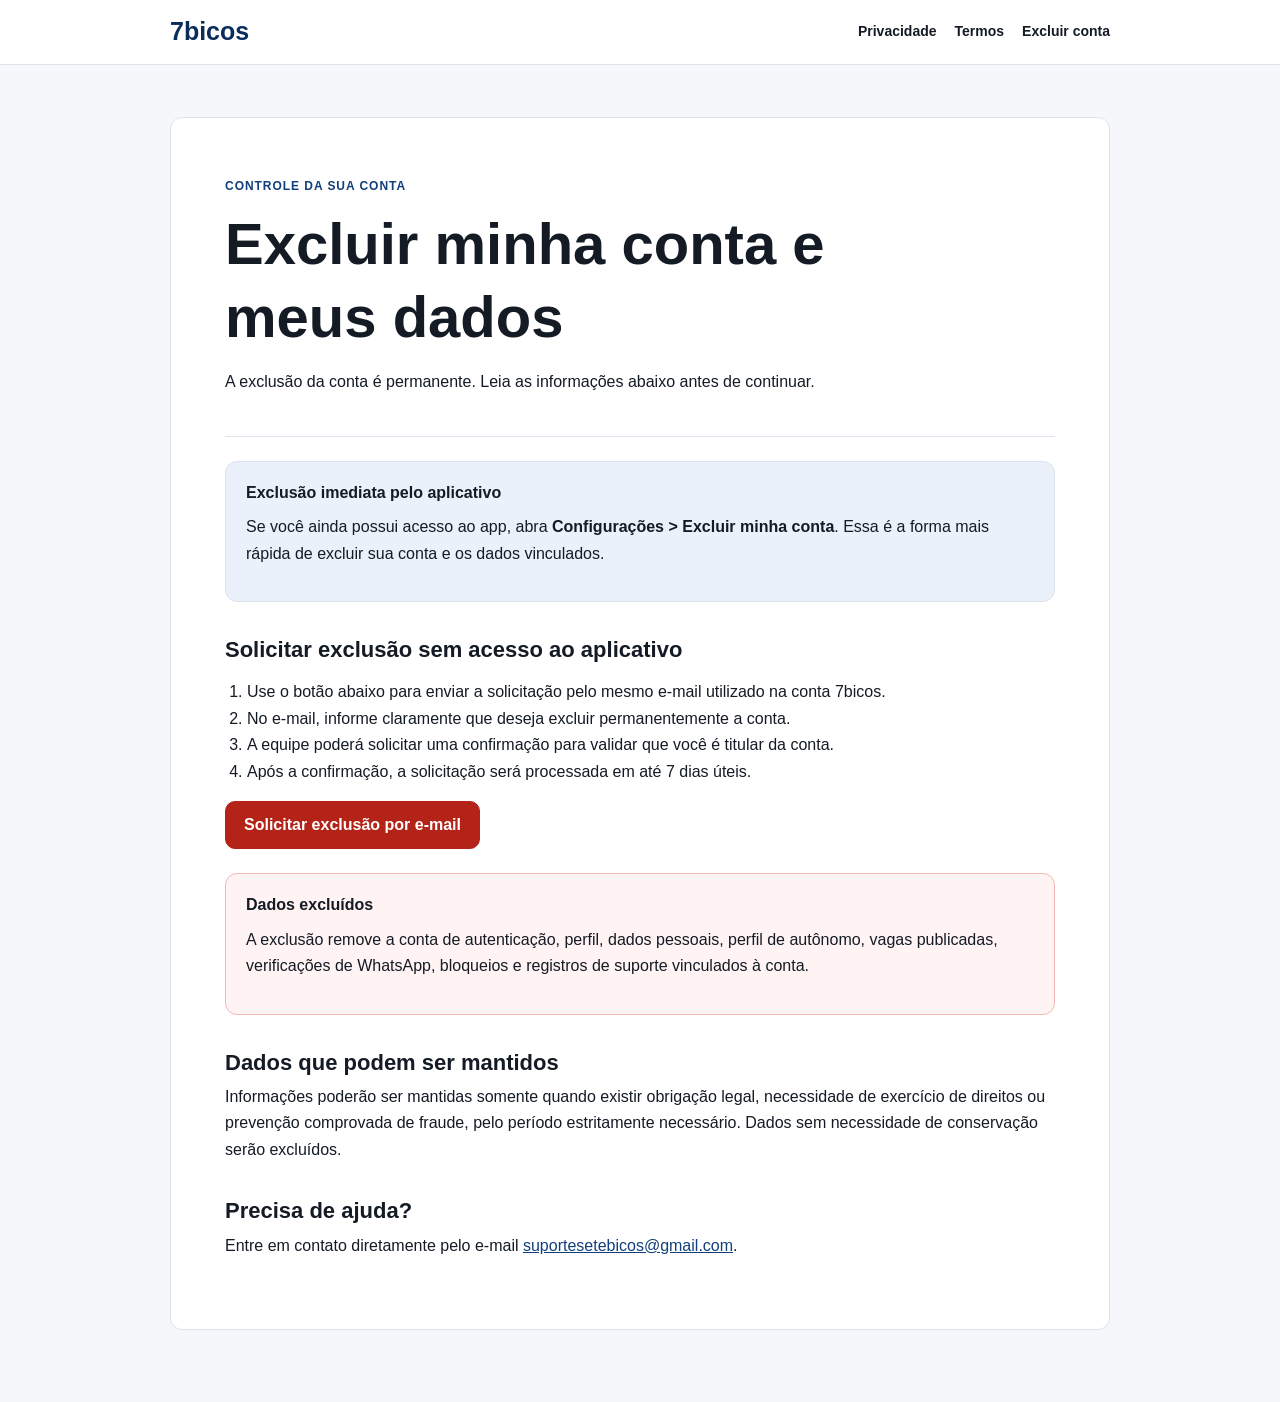
==== excluir-conta/index.html @ 2a5bc89f "Create public legal pages" ====
<!doctype html>
<html lang="pt-BR">
<head>
  <meta charset="utf-8">
  <meta name="viewport" content="width=device-width, initial-scale=1">
  <meta name="description" content="Solicite a exclusão da sua conta e dos dados relacionados na plataforma 7bicos.">
  <title>Excluir minha conta | 7bicos</title>
  <link rel="stylesheet" href="../styles.css">
</head>
<body>
  <header class="site-header">
    <nav class="nav" aria-label="Navegação principal">
      <a class="brand" href="../">7bicos</a>
      <div class="nav-links">
        <a href="../privacidade/">Privacidade</a>
        <a href="../termos/">Termos</a>
        <a href="../excluir-conta/">Excluir conta</a>
      </div>
    </nav>
  </header>

  <main class="page">
    <article class="document">
      <header class="document-header">
        <span class="eyebrow">Controle da sua conta</span>
        <h1>Excluir minha conta e meus dados</h1>
        <p>A exclusão da conta é permanente. Leia as informações abaixo antes de continuar.</p>
      </header>

      <div class="notice">
        <strong>Exclusão imediata pelo aplicativo</strong>
        <p>Se você ainda possui acesso ao app, abra <strong>Configurações &gt; Excluir minha conta</strong>. Essa é a forma mais rápida de excluir sua conta e os dados vinculados.</p>
      </div>

      <h2>Solicitar exclusão sem acesso ao aplicativo</h2>
      <ol>
        <li>Use o botão abaixo para enviar a solicitação pelo mesmo e-mail utilizado na conta 7bicos.</li>
        <li>No e-mail, informe claramente que deseja excluir permanentemente a conta.</li>
        <li>A equipe poderá solicitar uma confirmação para validar que você é titular da conta.</li>
        <li>Após a confirmação, a solicitação será processada em até 7 dias úteis.</li>
      </ol>

      <p>
        <a class="button danger" href="mailto:suportesetebicos@gmail.com?subject=Solicita%C3%A7%C3%A3o%20de%20exclus%C3%A3o%20de%20conta%20-%207bicos&amp;body=Ol%C3%A1%2C%20equipe%207bicos.%0A%0ASolicito%20a%20exclus%C3%A3o%20permanente%20da%20minha%20conta%20e%20dos%20dados%20vinculados.%0A%0AE-mail%20cadastrado%3A%20%0A%0AEntendo%20que%20a%20exclus%C3%A3o%20%C3%A9%20permanente.">
          Solicitar exclusão por e-mail
        </a>
      </p>

      <div class="notice danger">
        <strong>Dados excluídos</strong>
        <p>A exclusão remove a conta de autenticação, perfil, dados pessoais, perfil de autônomo, vagas publicadas, verificações de WhatsApp, bloqueios e registros de suporte vinculados à conta.</p>
      </div>

      <h2>Dados que podem ser mantidos</h2>
      <p>Informações poderão ser mantidas somente quando existir obrigação legal, necessidade de exercício de direitos ou prevenção comprovada de fraude, pelo período estritamente necessário. Dados sem necessidade de conservação serão excluídos.</p>

      <h2>Precisa de ajuda?</h2>
      <p>Entre em contato diretamente pelo e-mail <a href="mailto:suportesetebicos@gmail.com">suportesetebicos@gmail.com</a>.</p>
    </article>
  </main>
</body>
</html>
---- styles.css ----
:root {
  color-scheme: light;
  --blue: #123f7b;
  --blue-strong: #0a2d5c;
  --blue-soft: #eaf1fb;
  --ink: #141b25;
  --muted: #5c6675;
  --line: #dce3ec;
  --surface: #ffffff;
  --background: #f5f7fa;
  --danger: #b42318;
}

* {
  box-sizing: border-box;
}

html {
  scroll-behavior: smooth;
}

body {
  margin: 0;
  background: var(--background);
  color: var(--ink);
  font-family: Inter, "Segoe UI", Roboto, Arial, sans-serif;
  line-height: 1.65;
}

a {
  color: var(--blue);
}

.site-header {
  position: sticky;
  top: 0;
  z-index: 10;
  border-bottom: 1px solid var(--line);
  background: rgba(255, 255, 255, 0.96);
}

.nav,
.page,
.footer-inner {
  width: min(940px, calc(100% - 32px));
  margin: 0 auto;
}

.nav {
  min-height: 64px;
  display: flex;
  align-items: center;
  justify-content: space-between;
  gap: 20px;
}

.brand {
  color: var(--blue-strong);
  font-size: 25px;
  font-weight: 800;
  text-decoration: none;
}

.nav-links {
  display: flex;
  flex-wrap: wrap;
  gap: 18px;
}

.nav-links a {
  color: var(--ink);
  font-size: 14px;
  font-weight: 600;
  text-decoration: none;
}

.page {
  padding: 52px 0 72px;
}

.hero {
  padding: 40px 0 24px;
}

.eyebrow {
  color: var(--blue);
  font-size: 12px;
  font-weight: 800;
  letter-spacing: 0.08em;
  text-transform: uppercase;
}

h1,
h2,
h3 {
  line-height: 1.25;
}

h1 {
  max-width: 760px;
  margin: 10px 0 16px;
  font-size: clamp(34px, 7vw, 58px);
}

h2 {
  margin: 34px 0 8px;
  font-size: 22px;
}

p {
  margin: 8px 0 16px;
}

.lead {
  max-width: 720px;
  color: var(--muted);
  font-size: 18px;
}

.actions {
  display: flex;
  flex-wrap: wrap;
  gap: 12px;
  margin-top: 28px;
}

.button {
  min-height: 46px;
  display: inline-flex;
  align-items: center;
  justify-content: center;
  border: 1px solid var(--blue);
  border-radius: 10px;
  padding: 10px 18px;
  background: var(--blue);
  color: #ffffff;
  font-weight: 700;
  text-decoration: none;
}

.button.secondary {
  background: var(--surface);
  color: var(--blue);
}

.button.danger {
  border-color: var(--danger);
  background: var(--danger);
}

.grid {
  display: grid;
  grid-template-columns: repeat(3, 1fr);
  gap: 16px;
  margin-top: 34px;
}

.card,
.document,
.notice {
  border: 1px solid var(--line);
  border-radius: 12px;
  background: var(--surface);
}

.card {
  min-height: 175px;
  padding: 22px;
  color: inherit;
  text-decoration: none;
}

.card:hover {
  border-color: #9cb5d4;
}

.card h2 {
  margin-top: 0;
}

.card p {
  color: var(--muted);
}

.document {
  padding: clamp(22px, 5vw, 54px);
}

.document-header {
  padding-bottom: 24px;
  border-bottom: 1px solid var(--line);
}

.meta {
  color: var(--muted);
  font-size: 14px;
}

.notice {
  margin: 24px 0;
  padding: 18px 20px;
  background: var(--blue-soft);
}

.notice.danger {
  border-color: #f2b8b5;
  background: #fff4f3;
}

ul,
ol {
  padding-left: 22px;
}

.footer {
  border-top: 1px solid var(--line);
  background: var(--surface);
}

.footer-inner {
  padding: 28px 0 36px;
  color: var(--muted);
  font-size: 14px;
}

@media (max-width: 720px) {
  .nav {
    align-items: flex-start;
    flex-direction: column;
    padding: 14px 0;
  }

  .nav-links {
    gap: 12px;
  }

  .page {
    padding-top: 28px;
  }

  .grid {
    grid-template-columns: 1fr;
  }
}
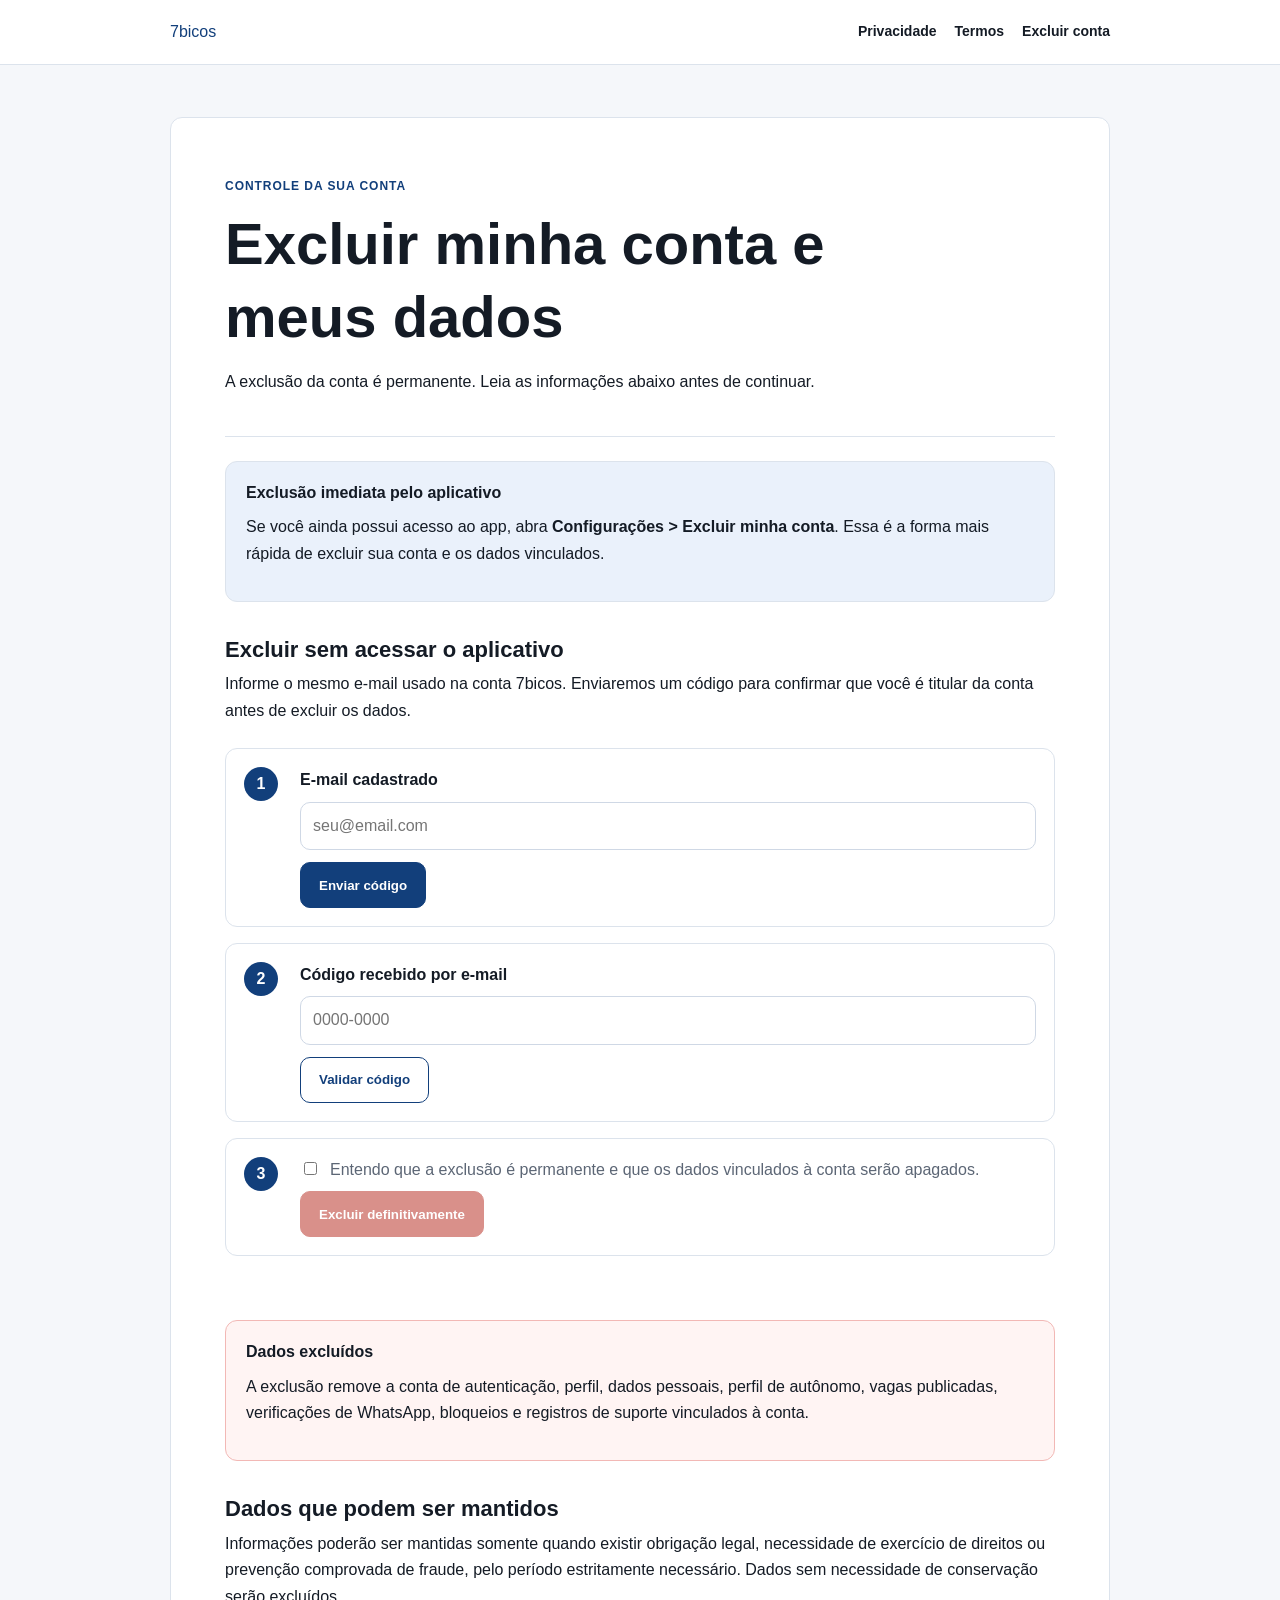
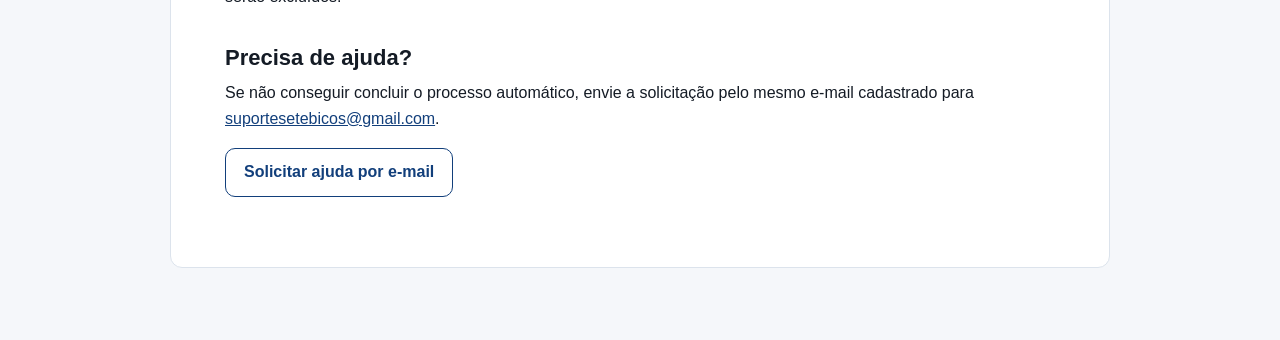
==== commit 1f91311b: "Automate account deletion page" ====
--- a/excluir-conta/index.html
+++ b/excluir-conta/index.html
@@ -32,19 +32,41 @@
         <p>Se você ainda possui acesso ao app, abra <strong>Configurações &gt; Excluir minha conta</strong>. Essa é a forma mais rápida de excluir sua conta e os dados vinculados.</p>
       </div>
 
-      <h2>Solicitar exclusão sem acesso ao aplicativo</h2>
-      <ol>
-        <li>Use o botão abaixo para enviar a solicitação pelo mesmo e-mail utilizado na conta 7bicos.</li>
-        <li>No e-mail, informe claramente que deseja excluir permanentemente a conta.</li>
-        <li>A equipe poderá solicitar uma confirmação para validar que você é titular da conta.</li>
-        <li>Após a confirmação, a solicitação será processada em até 7 dias úteis.</li>
-      </ol>
+      <h2>Excluir sem acessar o aplicativo</h2>
+      <p>Informe o mesmo e-mail usado na conta 7bicos. Enviaremos um código para confirmar que você é titular da conta antes de excluir os dados.</p>
 
-      <p>
-        <a class="button danger" href="mailto:suportesetebicos@gmail.com?subject=Solicita%C3%A7%C3%A3o%20de%20exclus%C3%A3o%20de%20conta%20-%207bicos&amp;body=Ol%C3%A1%2C%20equipe%207bicos.%0A%0ASolicito%20a%20exclus%C3%A3o%20permanente%20da%20minha%20conta%20e%20dos%20dados%20vinculados.%0A%0AE-mail%20cadastrado%3A%20%0A%0AEntendo%20que%20a%20exclus%C3%A3o%20%C3%A9%20permanente.">
-          Solicitar exclusão por e-mail
-        </a>
-      </p>
+      <section class="delete-flow" aria-label="Fluxo de exclusão automática">
+        <div class="delete-step">
+          <span>1</span>
+          <div>
+            <label for="account-email">E-mail cadastrado</label>
+            <input id="account-email" type="email" autocomplete="email" placeholder="seu@email.com">
+            <button class="button" id="send-code" type="button">Enviar código</button>
+          </div>
+        </div>
+
+        <div class="delete-step">
+          <span>2</span>
+          <div>
+            <label for="account-code">Código recebido por e-mail</label>
+            <input id="account-code" type="text" inputmode="numeric" autocomplete="one-time-code" maxlength="9" placeholder="0000-0000">
+            <button class="button secondary" id="verify-code" type="button">Validar código</button>
+          </div>
+        </div>
+
+        <div class="delete-step">
+          <span>3</span>
+          <div>
+            <label class="checkbox-row">
+              <input id="confirm-delete" type="checkbox">
+              <span>Entendo que a exclusão é permanente e que os dados vinculados à conta serão apagados.</span>
+            </label>
+            <button class="button danger" id="delete-account" type="button" disabled>Excluir definitivamente</button>
+          </div>
+        </div>
+
+        <p class="form-status" id="form-status" role="status" aria-live="polite"></p>
+      </section>
 
       <div class="notice danger">
         <strong>Dados excluídos</strong>
@@ -55,8 +77,14 @@
       <p>Informações poderão ser mantidas somente quando existir obrigação legal, necessidade de exercício de direitos ou prevenção comprovada de fraude, pelo período estritamente necessário. Dados sem necessidade de conservação serão excluídos.</p>
 
       <h2>Precisa de ajuda?</h2>
-      <p>Entre em contato diretamente pelo e-mail <a href="mailto:suportesetebicos@gmail.com">suportesetebicos@gmail.com</a>.</p>
+      <p>Se não conseguir concluir o processo automático, envie a solicitação pelo mesmo e-mail cadastrado para <a href="mailto:suportesetebicos@gmail.com">suportesetebicos@gmail.com</a>.</p>
+      <p>
+        <a class="button secondary" href="mailto:suportesetebicos@gmail.com?subject=Solicita%C3%A7%C3%A3o%20de%20exclus%C3%A3o%20de%20conta%20-%207bicos&amp;body=Ol%C3%A1%2C%20equipe%207bicos.%0A%0ASolicito%20a%20exclus%C3%A3o%20permanente%20da%20minha%20conta%20e%20dos%20dados%20vinculados.%0A%0AE-mail%20cadastrado%3A%20%0A%0AEntendo%20que%20a%20exclus%C3%A3o%20%C3%A9%20permanente.">
+          Solicitar ajuda por e-mail
+        </a>
+      </p>
     </article>
   </main>
+  <script src="../delete-account.js"></script>
 </body>
 </html>
--- a/styles.css
+++ b/styles.css
@@ -55,10 +55,16 @@
 }
 
 .brand {
-  color: var(--blue-strong);
-  font-size: 25px;
-  font-weight: 800;
+  display: flex;
+  align-items: center;
   text-decoration: none;
+}
+
+.brand img {
+  display: block;
+  width: 92px;
+  height: 34px;
+  object-fit: contain;
 }
 
 .nav-links {
@@ -207,6 +213,83 @@
   background: #fff4f3;
 }
 
+.delete-flow {
+  display: grid;
+  gap: 16px;
+  margin: 24px 0;
+}
+
+.delete-step {
+  display: grid;
+  grid-template-columns: 42px 1fr;
+  gap: 14px;
+  border: 1px solid var(--line);
+  border-radius: 12px;
+  background: #fff;
+  padding: 18px;
+}
+
+.delete-step > span {
+  display: grid;
+  width: 34px;
+  height: 34px;
+  place-items: center;
+  border-radius: 50%;
+  background: var(--blue);
+  color: #fff;
+  font-weight: 800;
+}
+
+.delete-step label {
+  display: block;
+  margin-bottom: 8px;
+  font-weight: 750;
+}
+
+.delete-step input[type="email"],
+.delete-step input[type="text"] {
+  width: 100%;
+  min-height: 46px;
+  margin-bottom: 12px;
+  border: 1px solid #cfd8e5;
+  border-radius: 10px;
+  padding: 10px 12px;
+  font: inherit;
+}
+
+.checkbox-row {
+  display: grid !important;
+  grid-template-columns: 20px 1fr;
+  gap: 10px;
+  align-items: start;
+  color: var(--muted);
+  font-weight: 500 !important;
+}
+
+.checkbox-row input {
+  margin-top: 5px;
+}
+
+.button:disabled {
+  cursor: not-allowed;
+  opacity: 0.5;
+}
+
+.form-status {
+  min-height: 24px;
+  margin: 0;
+  color: var(--muted);
+  font-weight: 650;
+}
+
+.form-status.success {
+  color: #137333;
+}
+
+.form-status.error {
+  color: var(--danger);
+}
+
 ul,
 ol {
   padding-left: 22px;
@@ -223,15 +306,417 @@
   font-size: 14px;
 }
 
+.nav-cta {
+  min-height: 40px;
+  padding: 7px 14px;
+  font-size: 13px;
+}
+
+.section-shell {
+  width: min(1120px, calc(100% - 40px));
+  margin: 0 auto;
+}
+
+.institutional-hero {
+  overflow: hidden;
+  background: linear-gradient(145deg, #eef4fc 0%, #ffffff 62%);
+  padding: 82px 0 64px;
+}
+
+.hero-grid,
+.split-grid,
+.contact-grid,
+.footer-grid {
+  display: grid;
+  grid-template-columns: 1.05fr 0.95fr;
+  align-items: center;
+  gap: 72px;
+}
+
+.institutional-hero h1 {
+  font-size: clamp(39px, 5vw, 64px);
+}
+
+.hero-note {
+  max-width: 600px;
+  margin-top: 18px;
+  color: var(--muted);
+  font-size: 13px;
+}
+
+.phone-stage {
+  display: flex;
+  min-height: 570px;
+  align-items: center;
+  justify-content: center;
+}
+
+.phone {
+  width: 300px;
+  min-height: 570px;
+  border: 9px solid #10141b;
+  border-radius: 34px;
+  background: #f4f6f9;
+  box-shadow: 24px 30px 0 #dce8f6;
+  padding: 24px 13px 15px;
+  transform: rotate(3deg);
+}
+
+.phone-top {
+  width: 82px;
+  height: 7px;
+  margin: -12px auto 18px;
+  border-radius: 20px;
+  background: #171b22;
+}
+
+.app-bar,
+.location-line,
+.app-tabs {
+  display: flex;
+  align-items: center;
+}
+
+.app-bar {
+  justify-content: space-between;
+  color: var(--blue-strong);
+  font-size: 19px;
+}
+
+.app-bar span {
+  border: 1px solid #d4dce7;
+  border-radius: 50%;
+  background: #fff;
+  padding: 1px 9px 5px;
+  font-size: 24px;
+}
+
+.location-line {
+  margin: 13px 0;
+  color: #586779;
+  font-size: 11px;
+}
+
+.app-job {
+  display: grid;
+  grid-template-columns: 78px 1fr;
+  gap: 10px;
+  margin-bottom: 10px;
+  border: 1px solid #e0e5ec;
+  background: #fff;
+  padding: 8px;
+}
+
+.job-photo {
+  display: grid;
+  min-height: 116px;
+  place-items: center;
+  background: #123f7b;
+  color: #fff;
+  font-size: 44px;
+  font-weight: 900;
+}
+
+.job-photo.alternate {
+  background: #151c25;
+}
+
+.app-job div:last-child {
+  display: flex;
+  flex-direction: column;
+  gap: 4px;
+}
+
+.app-job strong {
+  line-height: 1.25;
+  font-size: 12px;
+}
+
+.app-job span {
+  color: var(--blue);
+  font-size: 13px;
+  font-weight: 800;
+}
+
+.app-job small {
+  color: #687585;
+  font-size: 9px;
+}
+
+.app-job button {
+  margin-top: auto;
+  border: 0;
+  border-radius: 5px;
+  background: #1fa855;
+  color: #fff;
+  padding: 6px;
+  font-size: 10px;
+  font-weight: 800;
+}
+
+.app-tabs {
+  justify-content: space-around;
+  margin-top: 18px;
+  border-top: 1px solid #dce3eb;
+  padding-top: 12px;
+  color: #697586;
+  font-size: 9px;
+}
+
+.app-tabs b {
+  color: var(--blue);
+}
+
+.section {
+  padding: 88px 0;
+  scroll-margin-top: 70px;
+}
+
+.section-title {
+  max-width: 700px;
+  margin: 9px 0 18px;
+  font-size: clamp(28px, 4vw, 43px);
+}
+
+.steps,
+.trust-grid {
+  display: grid;
+  grid-template-columns: repeat(4, 1fr);
+  gap: 18px;
+  margin-top: 38px;
+}
+
+.steps article,
+.trust-grid article {
+  border-top: 3px solid var(--blue);
+  padding: 22px 4px 4px;
+}
+
+.steps b {
+  color: var(--blue);
+  font-size: 30px;
+}
+
+.steps h3 {
+  margin: 12px 0 8px;
+}
+
+.steps p,
+.trust-grid p {
+  color: var(--muted);
+  font-size: 14px;
+}
+
+.split-section,
+.trust-section {
+  background: #fff;
+}
+
+.reverse > :first-child {
+  order: 2;
+}
+
+.reverse > :last-child {
+  order: 1;
+}
+
+.lead.compact {
+  font-size: 16px;
+}
+
+.section-visual {
+  min-height: 440px;
+  display: flex;
+  flex-direction: column;
+  justify-content: center;
+  padding: 48px;
+}
+
+.section-visual span {
+  margin-bottom: 10px;
+  font-size: 11px;
+  font-weight: 900;
+  letter-spacing: 0.1em;
+}
+
+.section-visual > strong {
+  max-width: 420px;
+  font-size: clamp(27px, 4vw, 44px);
+  line-height: 1.12;
+}
+
+.dark-visual {
+  background: #101923;
+  color: #fff;
+}
+
+.dark-visual p {
+  color: #c9d2dd;
+}
+
+.mini-fields {
+  display: grid;
+  gap: 11px;
+  margin-top: 25px;
+}
+
+.mini-fields i {
+  display: block;
+  height: 43px;
+  border: 1px solid #546171;
+  background: #172330;
+}
+
+.light-visual {
+  background: #eaf1fb;
+  color: var(--blue-strong);
+}
+
+.opportunity {
+  display: flex;
+  align-items: center;
+  gap: 12px;
+  margin-top: 11px;
+  background: #fff;
+  padding: 11px;
+}
+
+.opportunity i {
+  display: grid;
+  width: 45px;
+  height: 45px;
+  place-items: center;
+  background: var(--blue);
+  color: #fff;
+  font-size: 22px;
+  font-style: normal;
+  font-weight: 900;
+}
+
+.opportunity p {
+  display: flex;
+  flex-direction: column;
+  margin: 0;
+}
+
+.opportunity small {
+  color: var(--muted);
+}
+
+.feature-list {
+  display: grid;
+  gap: 18px;
+  margin: 28px 0 0;
+  padding: 0;
+  list-style: none;
+}
+
+.feature-list li {
+  display: grid;
+  gap: 3px;
+  border-left: 3px solid var(--blue);
+  padding-left: 14px;
+}
+
+.feature-list span {
+  color: var(--muted);
+  font-size: 14px;
+}
+
+.trust-grid {
+  grid-template-columns: repeat(3, 1fr);
+}
+
+.narrow {
+  width: min(820px, calc(100% - 40px));
+}
+
+details {
+  border-bottom: 1px solid var(--line);
+  padding: 20px 0;
+}
+
+summary {
+  cursor: pointer;
+  font-size: 17px;
+  font-weight: 750;
+}
+
+details p {
+  color: var(--muted);
+}
+
+.contact-section {
+  scroll-margin-top: 70px;
+  background: var(--blue-strong);
+  color: #fff;
+  padding: 66px 0;
+}
+
+.contact-section h2 {
+  margin: 8px 0;
+  font-size: clamp(28px, 4vw, 44px);
+}
+
+.contact-section p {
+  color: #cad8e8;
+}
+
+.eyebrow.light {
+  color: #a9c8ed;
+}
+
+.contact-button {
+  justify-self: end;
+  border-color: #fff;
+  background: #fff;
+  color: var(--blue-strong);
+}
+
+.footer-grid {
+  grid-template-columns: 2fr 1fr 1fr;
+  align-items: start;
+  padding: 48px 0;
+}
+
+.footer-grid div {
+  display: flex;
+  flex-direction: column;
+  gap: 8px;
+}
+
+.footer-grid a {
+  color: var(--muted);
+  text-decoration: none;
+}
+
+.footer-logo {
+  width: 105px;
+  height: 40px;
+  object-fit: contain;
+  object-position: left center;
+}
+
+.footer-bottom {
+  border-top: 1px solid var(--line);
+  padding: 18px;
+  color: var(--muted);
+  text-align: center;
+  font-size: 13px;
+}
+
 @media (max-width: 720px) {
   .nav {
-    align-items: flex-start;
-    flex-direction: column;
-    padding: 14px 0;
+    min-height: 56px;
+    padding: 8px 0;
   }
 
   .nav-links {
-    gap: 12px;
+    display: none;
+  }
+
+  .nav-cta {
+    font-size: 11px;
   }
 
   .page {
@@ -241,4 +726,60 @@
   .grid {
     grid-template-columns: 1fr;
   }
-}
+
+  .institutional-hero {
+    padding-top: 48px;
+  }
+
+  .hero-grid,
+  .split-grid,
+  .contact-grid,
+  .footer-grid {
+    grid-template-columns: 1fr;
+    gap: 34px;
+  }
+
+  .phone-stage {
+    min-height: 500px;
+  }
+
+  .phone {
+    width: 270px;
+    min-height: 510px;
+    transform: none;
+  }
+
+  .section {
+    padding: 62px 0;
+  }
+
+  .steps,
+  .trust-grid {
+    grid-template-columns: 1fr 1fr;
+  }
+
+  .reverse > :first-child,
+  .reverse > :last-child {
+    order: initial;
+  }
+
+  .section-visual {
+    min-height: 360px;
+    padding: 28px;
+  }
+
+  .contact-button {
+    justify-self: start;
+  }
+}
+
+@media (max-width: 430px) {
+  .steps,
+  .trust-grid {
+    grid-template-columns: 1fr;
+  }
+
+  .actions .button {
+    width: 100%;
+  }
+}
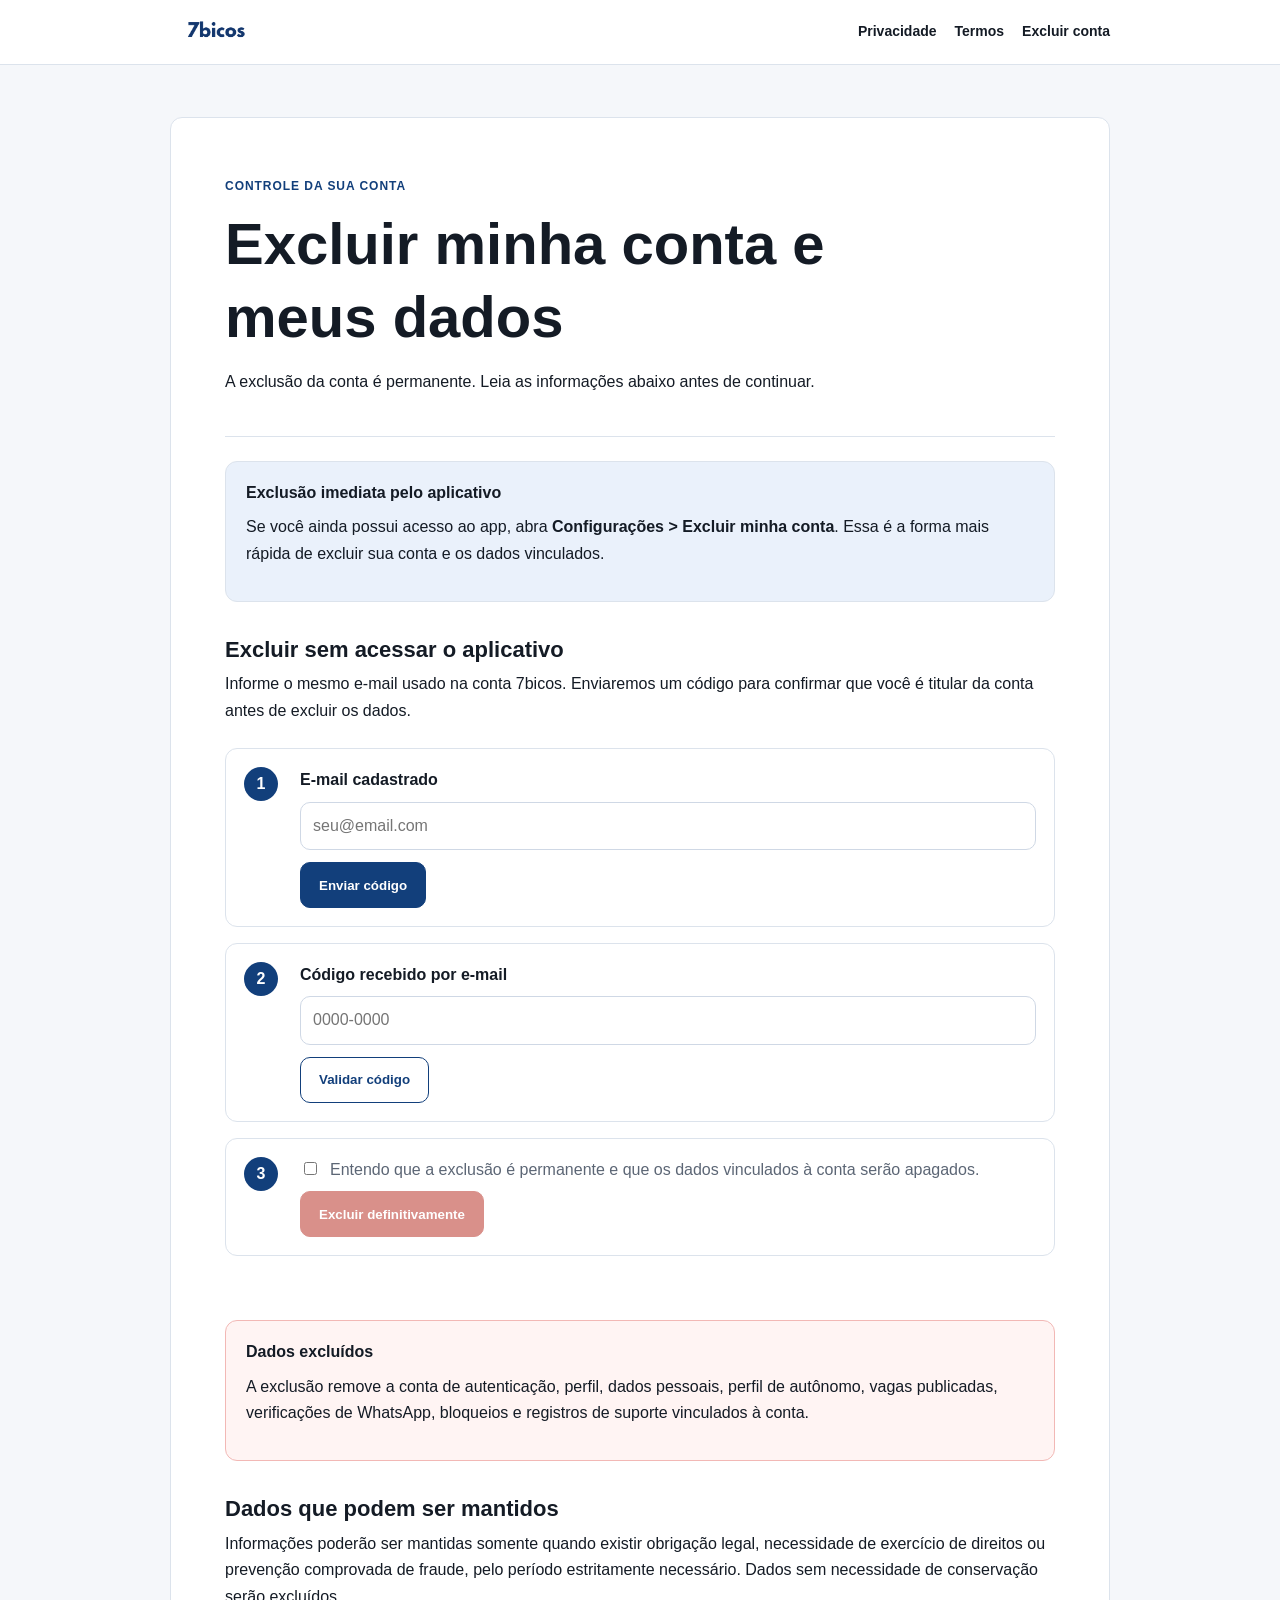
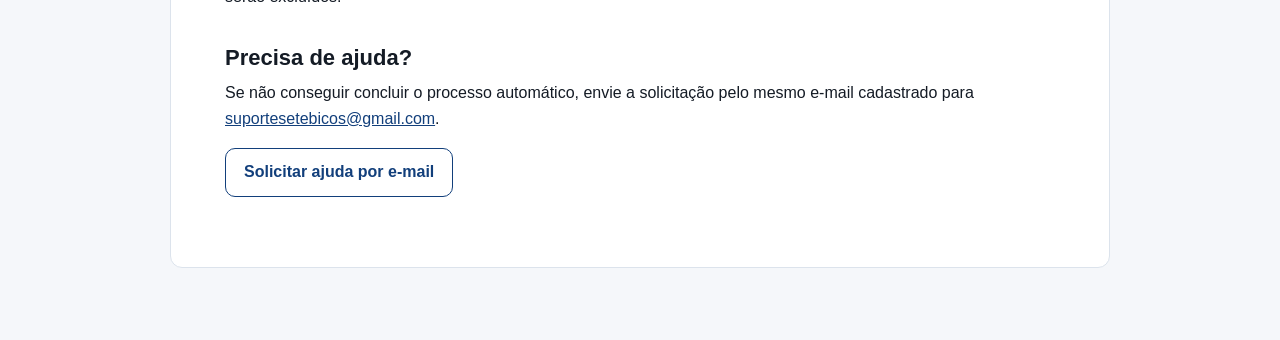
==== commit f3ee686d: "Use logo image on legal pages" ====
--- a/excluir-conta/index.html
+++ b/excluir-conta/index.html
@@ -10,7 +10,9 @@
 <body>
   <header class="site-header">
     <nav class="nav" aria-label="Navegação principal">
-      <a class="brand" href="../">7bicos</a>
+      <a class="brand" href="../" aria-label="7bicos - Início">
+        <img src="../assets/logo_7bicos.png" alt="7bicos">
+      </a>
       <div class="nav-links">
         <a href="../privacidade/">Privacidade</a>
         <a href="../termos/">Termos</a>
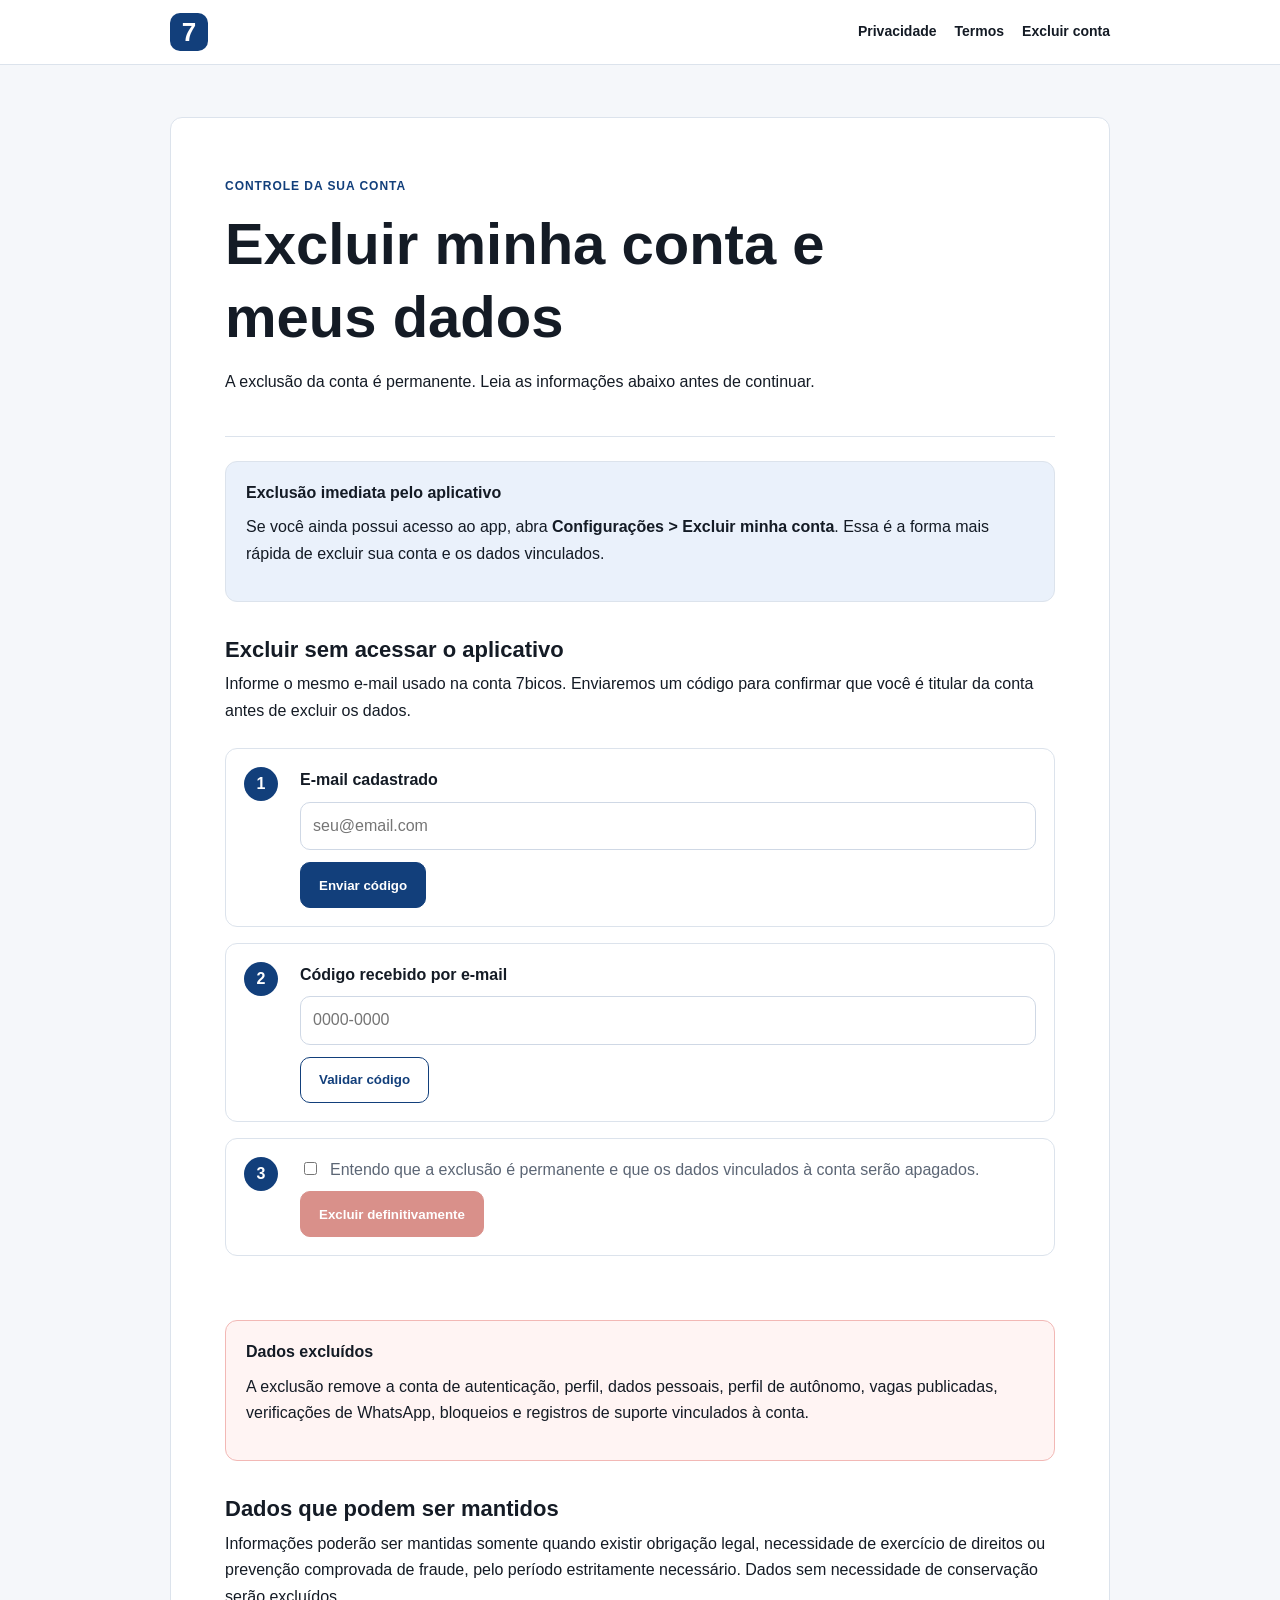
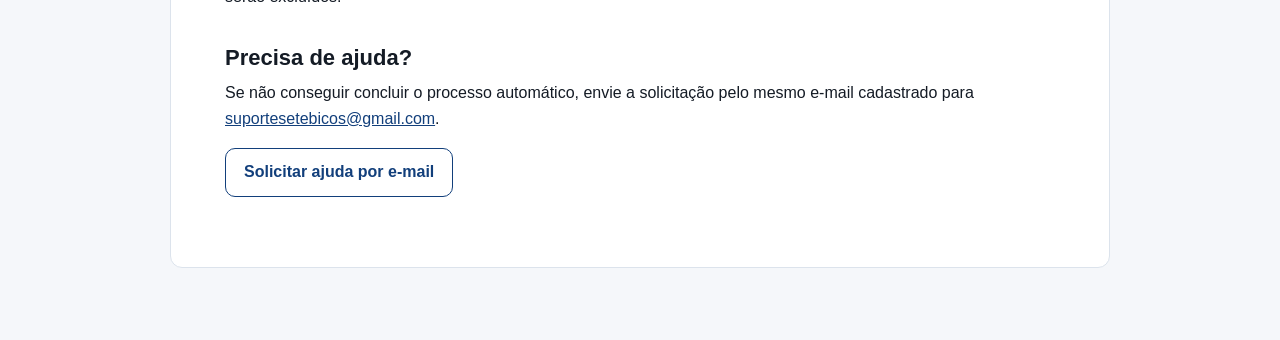
==== commit d3bdf14c: "Use text mark in site header" ====
--- a/excluir-conta/index.html
+++ b/excluir-conta/index.html
@@ -11,7 +11,7 @@
   <header class="site-header">
     <nav class="nav" aria-label="Navegação principal">
       <a class="brand" href="../" aria-label="7bicos - Início">
-        <img src="../assets/logo_7bicos.png" alt="7bicos">
+        <span>7</span>
       </a>
       <div class="nav-links">
         <a href="../privacidade/">Privacidade</a>
--- a/styles.css
+++ b/styles.css
@@ -60,11 +60,17 @@
   text-decoration: none;
 }
 
-.brand img {
-  display: block;
-  width: 92px;
-  height: 34px;
-  object-fit: contain;
+.brand span {
+  display: grid;
+  width: 38px;
+  height: 38px;
+  place-items: center;
+  border-radius: 10px;
+  background: var(--blue);
+  color: #fff;
+  font-size: 26px;
+  font-weight: 900;
+  line-height: 1;
 }
 
 .nav-links {
@@ -690,11 +696,16 @@
   text-decoration: none;
 }
 
-.footer-logo {
-  width: 105px;
+.footer-mark {
+  display: grid;
+  width: 40px;
   height: 40px;
-  object-fit: contain;
-  object-position: left center;
+  place-items: center;
+  border-radius: 10px;
+  background: var(--blue);
+  color: #fff;
+  font-size: 28px;
+  line-height: 1;
 }
 
 .footer-bottom {
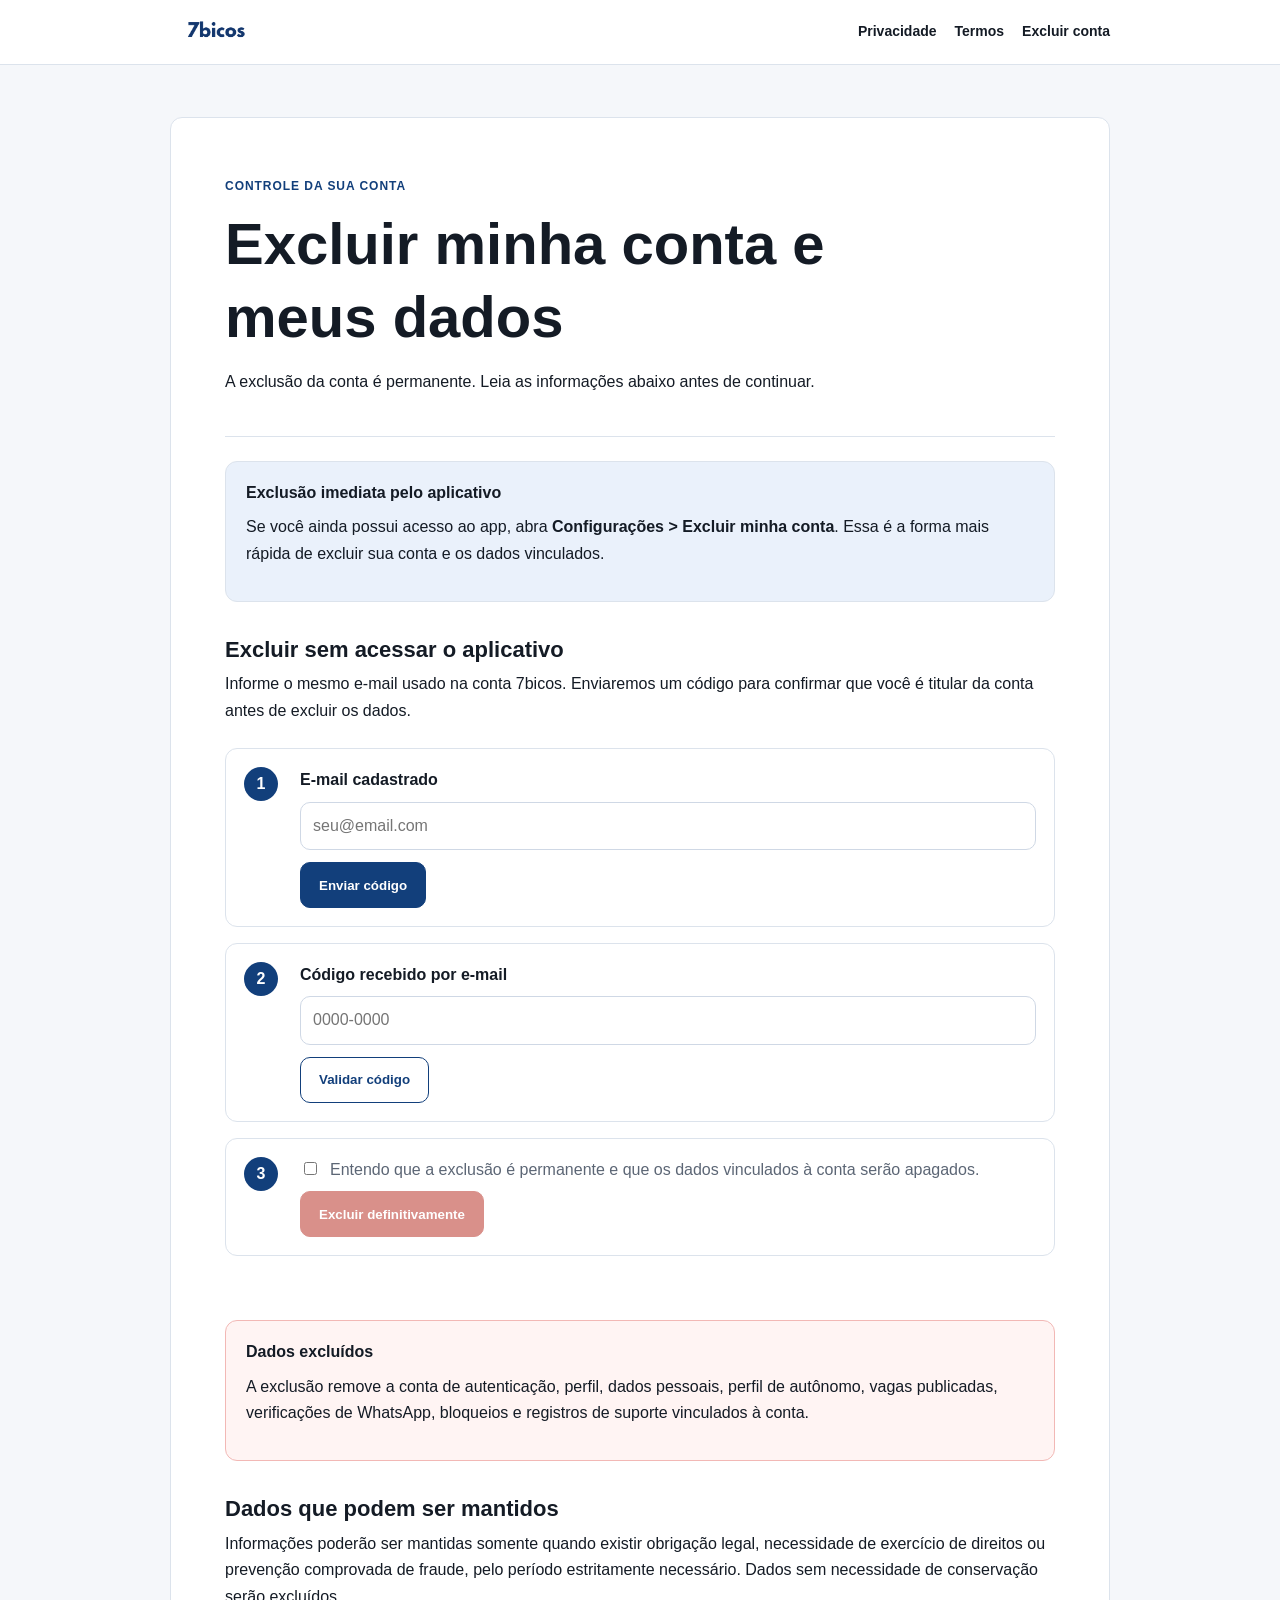
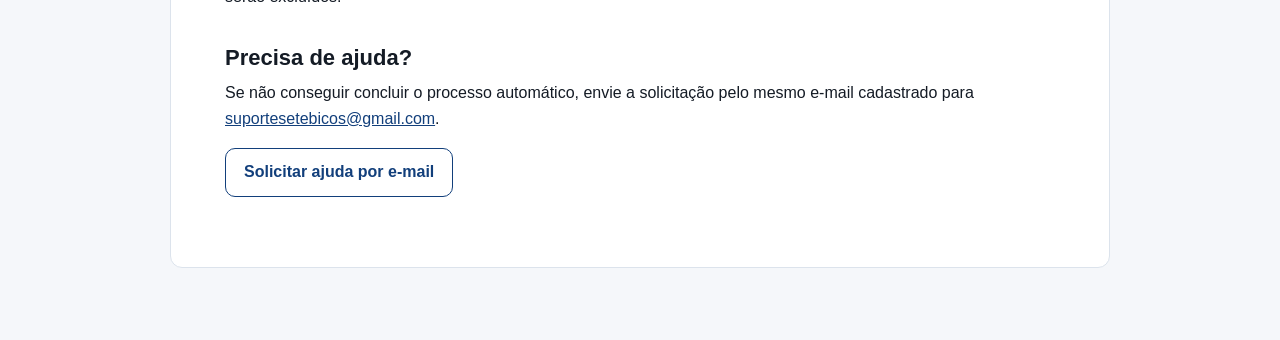
==== commit 77267f7f: "Add favicon and restore site logo" ====
--- a/excluir-conta/index.html
+++ b/excluir-conta/index.html
@@ -5,13 +5,14 @@
   <meta name="viewport" content="width=device-width, initial-scale=1">
   <meta name="description" content="Solicite a exclusão da sua conta e dos dados relacionados na plataforma 7bicos.">
   <title>Excluir minha conta | 7bicos</title>
+  <link rel="icon" type="image/svg+xml" href="../assets/favicon.svg">
   <link rel="stylesheet" href="../styles.css">
 </head>
 <body>
   <header class="site-header">
     <nav class="nav" aria-label="Navegação principal">
       <a class="brand" href="../" aria-label="7bicos - Início">
-        <span>7</span>
+        <img src="../assets/logo_7bicos.png" alt="7bicos">
       </a>
       <div class="nav-links">
         <a href="../privacidade/">Privacidade</a>
--- a/styles.css
+++ b/styles.css
@@ -60,17 +60,11 @@
   text-decoration: none;
 }
 
-.brand span {
-  display: grid;
-  width: 38px;
-  height: 38px;
-  place-items: center;
-  border-radius: 10px;
-  background: var(--blue);
-  color: #fff;
-  font-size: 26px;
-  font-weight: 900;
-  line-height: 1;
+.brand img {
+  display: block;
+  width: 92px;
+  height: 34px;
+  object-fit: contain;
 }
 
 .nav-links {
@@ -696,16 +690,11 @@
   text-decoration: none;
 }
 
-.footer-mark {
-  display: grid;
-  width: 40px;
+.footer-logo {
+  width: 105px;
   height: 40px;
-  place-items: center;
-  border-radius: 10px;
-  background: var(--blue);
-  color: #fff;
-  font-size: 28px;
-  line-height: 1;
+  object-fit: contain;
+  object-position: left center;
 }
 
 .footer-bottom {
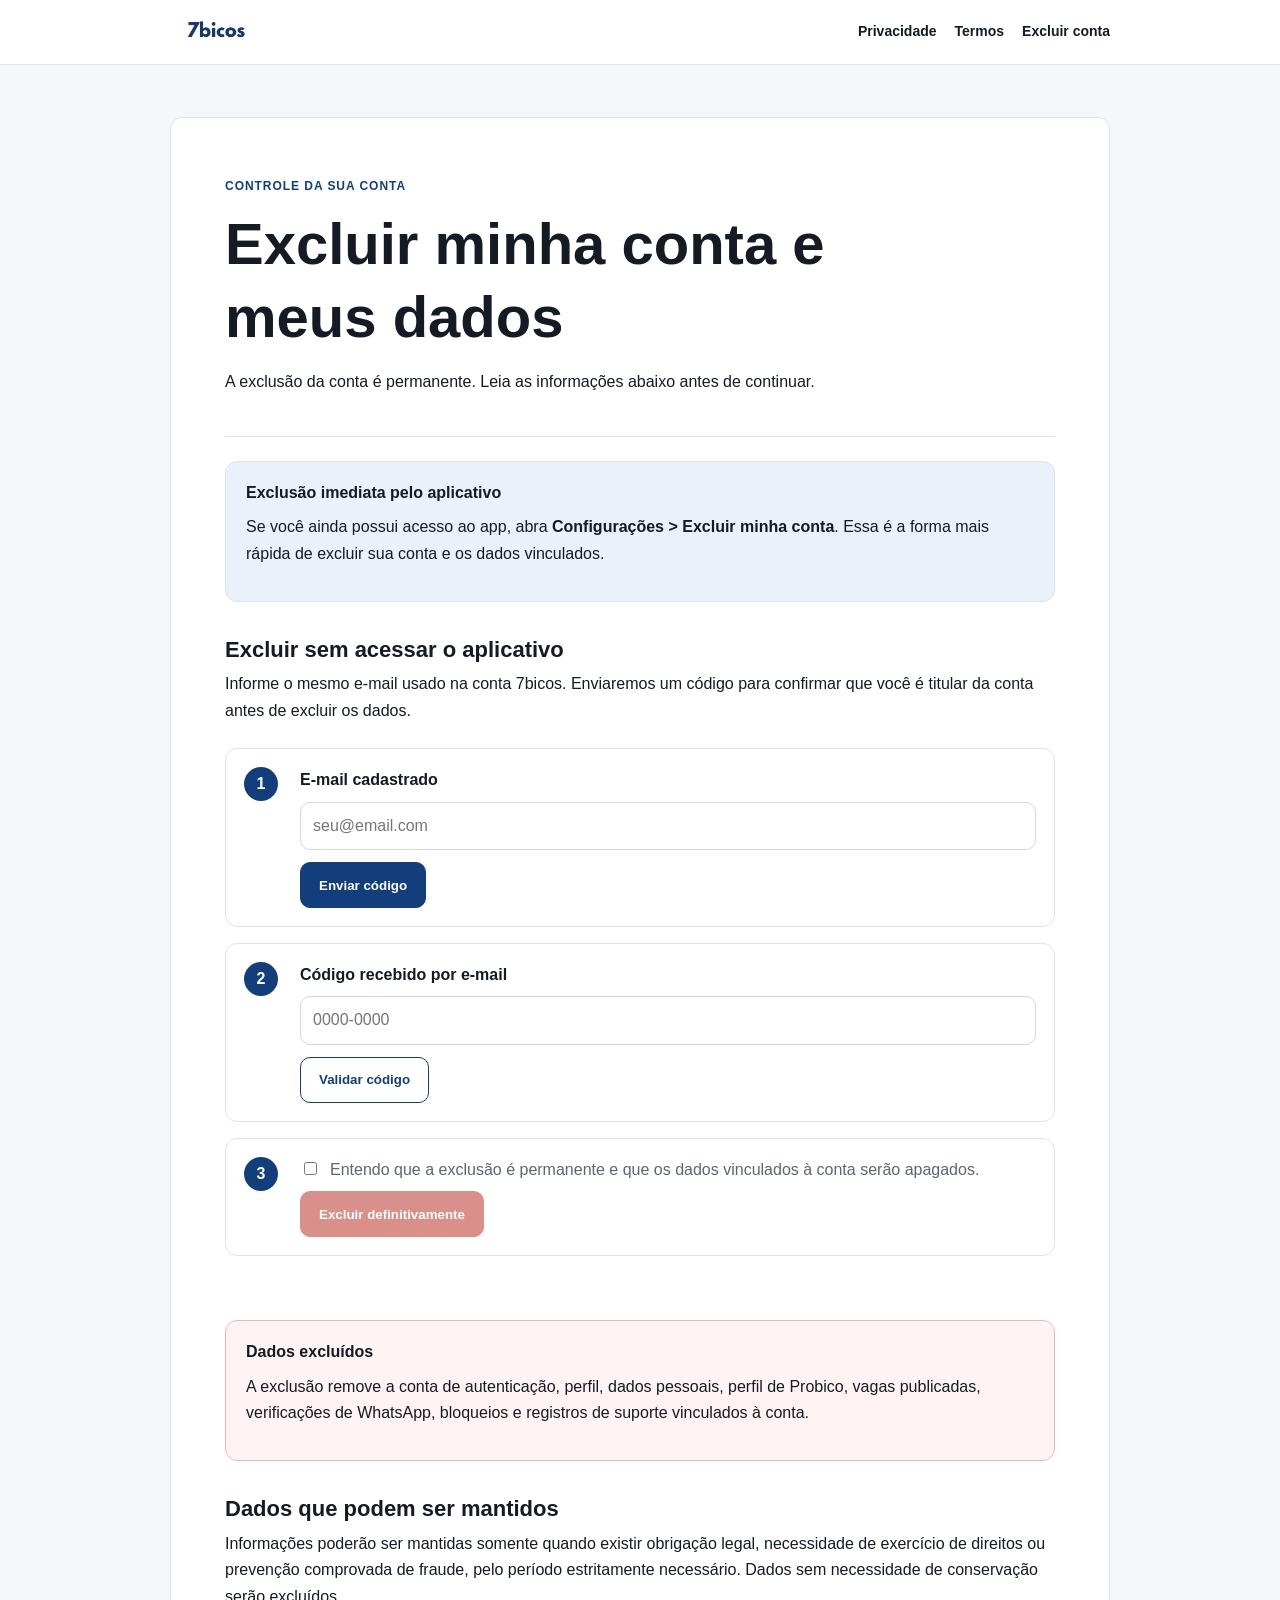
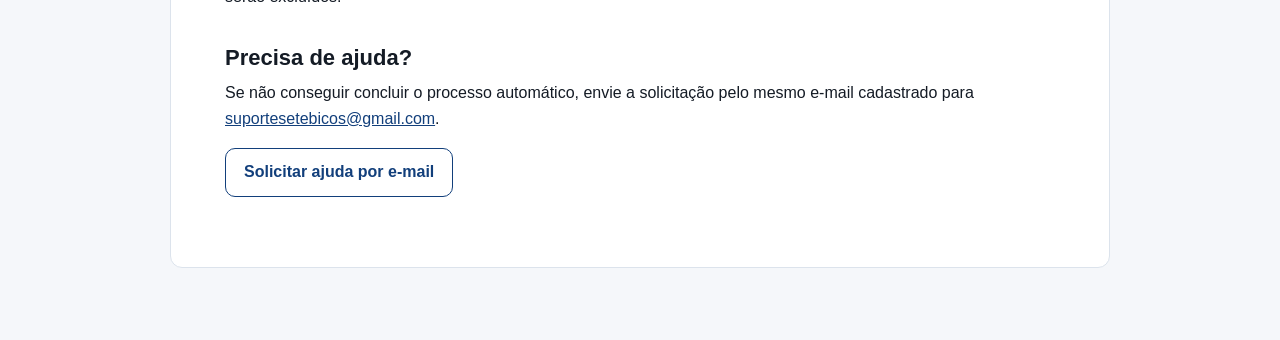
==== commit 0f03a830: "Atualiza textos para Probicos" ====
--- a/excluir-conta/index.html
+++ b/excluir-conta/index.html
@@ -73,7 +73,7 @@
 
       <div class="notice danger">
         <strong>Dados excluídos</strong>
-        <p>A exclusão remove a conta de autenticação, perfil, dados pessoais, perfil de autônomo, vagas publicadas, verificações de WhatsApp, bloqueios e registros de suporte vinculados à conta.</p>
+        <p>A exclusão remove a conta de autenticação, perfil, dados pessoais, perfil de Probico, vagas publicadas, verificações de WhatsApp, bloqueios e registros de suporte vinculados à conta.</p>
       </div>
 
       <h2>Dados que podem ser mantidos</h2>
